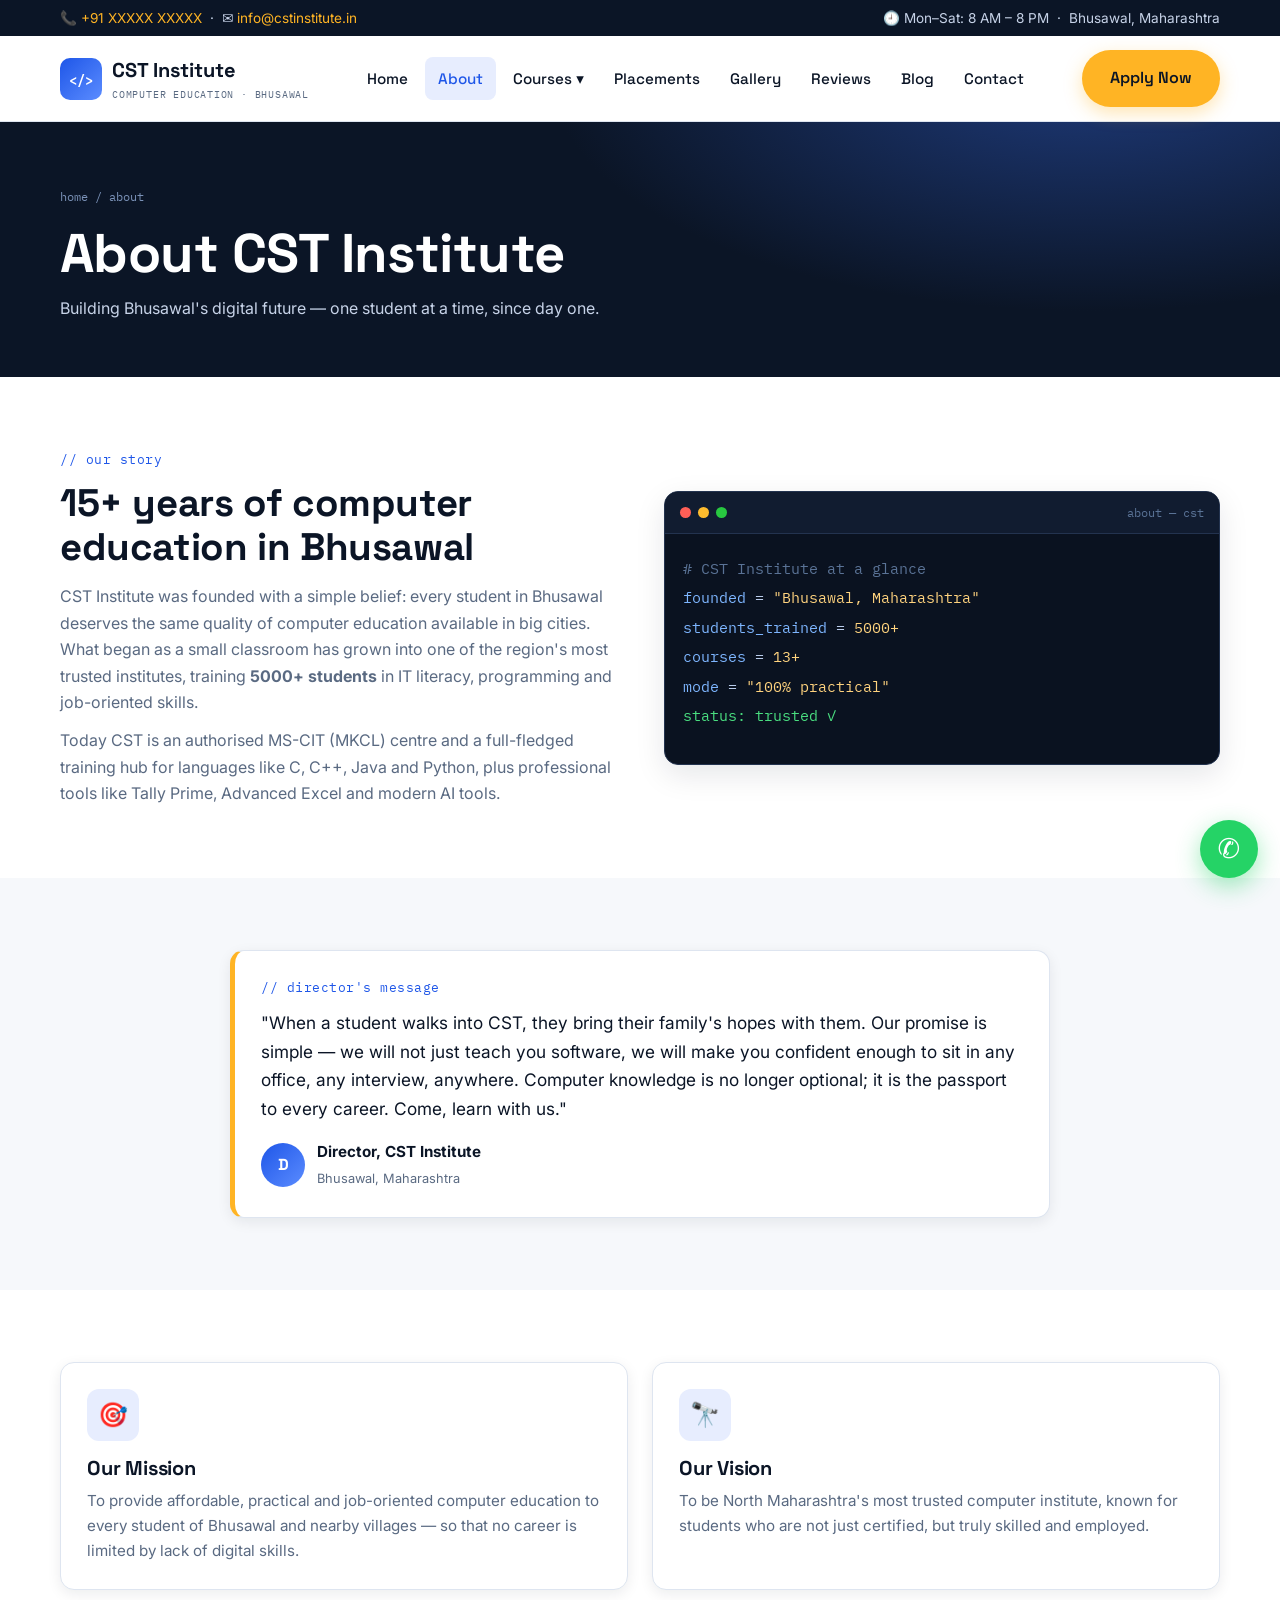
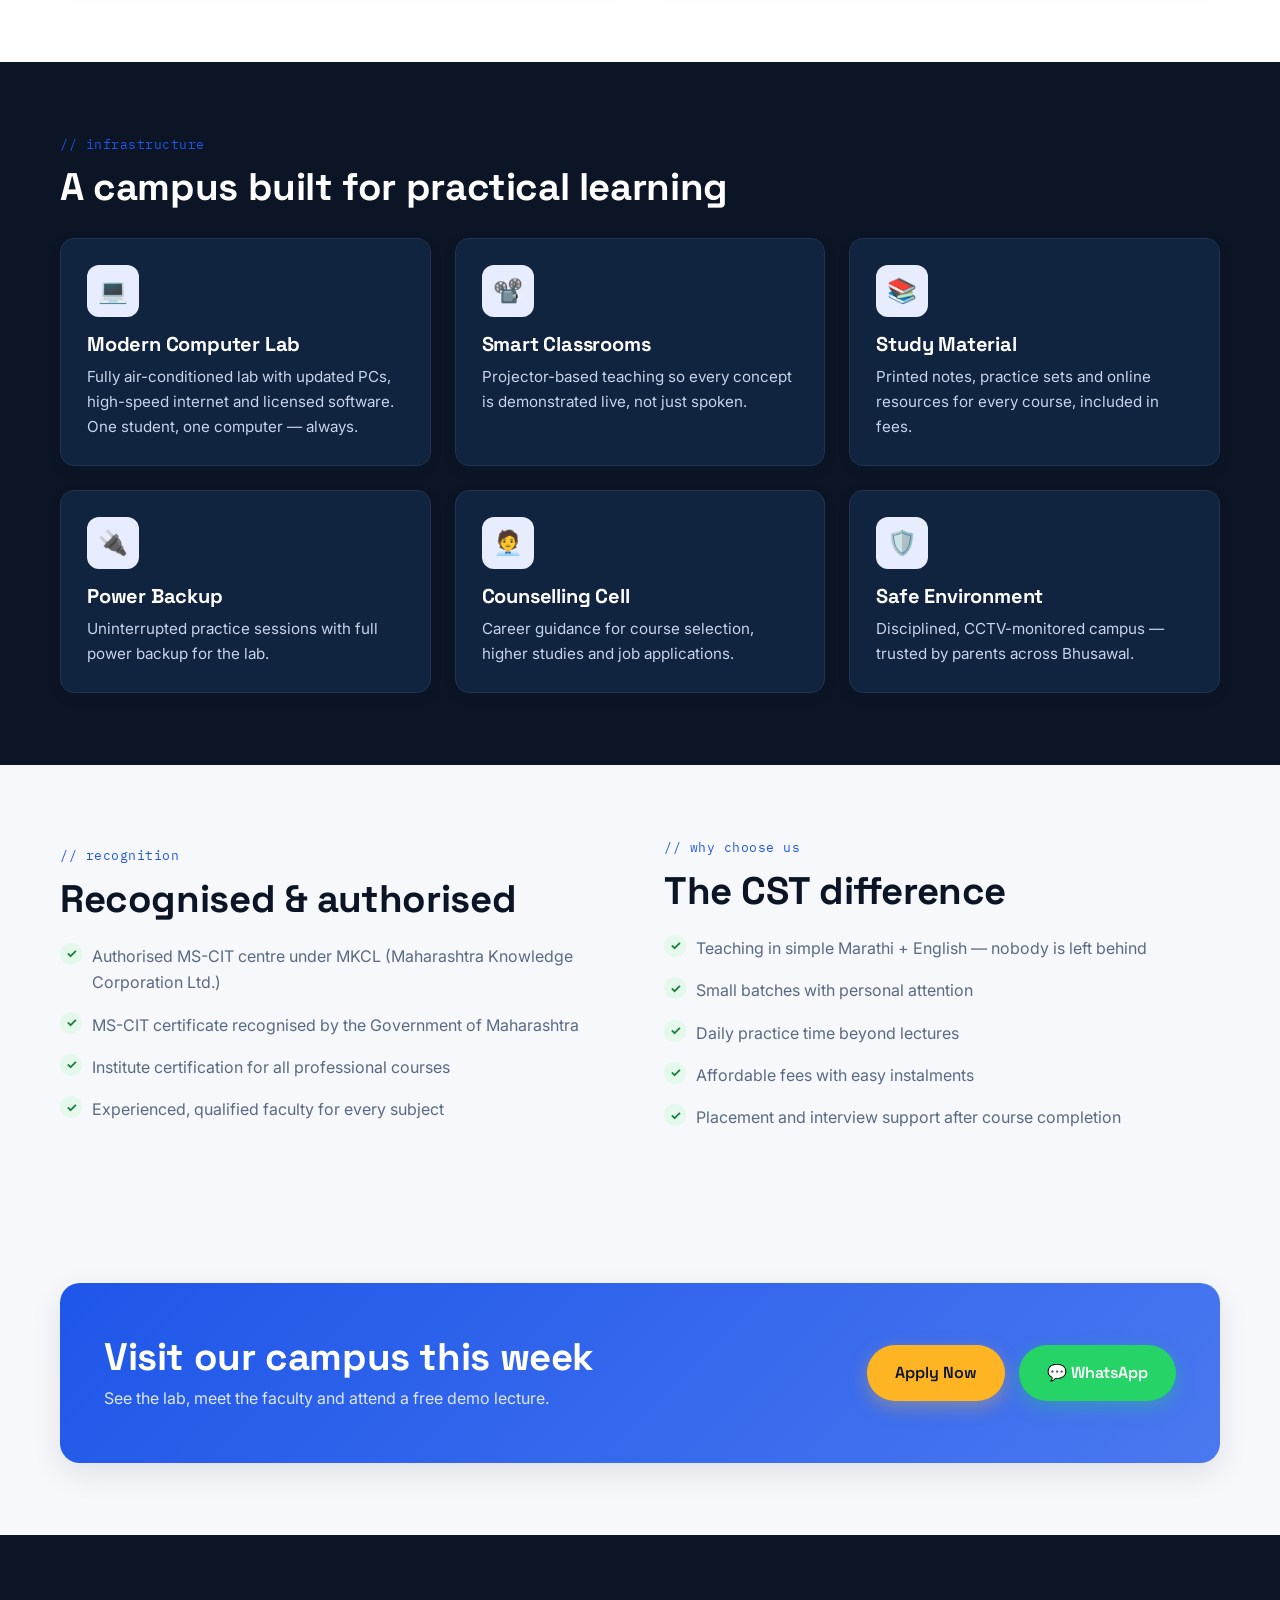
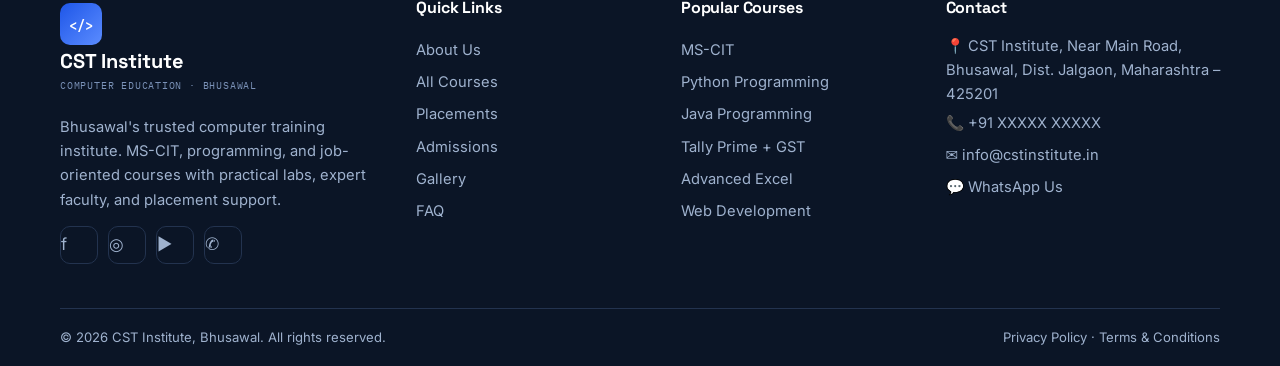
==== about.html @ aeae9a7d "Add files via upload" ====
<!DOCTYPE html>
<html lang="en">
<head>
<meta charset="UTF-8">
<meta name="viewport" content="width=device-width, initial-scale=1.0">
<title>About Us | CST Institute Bhusawal</title>
<meta name="description" content="15+ years of computer education in Bhusawal. Director's message, mission & vision, modern lab infrastructure and MKCL recognition.">
<meta property="og:title" content="About Us | CST Institute Bhusawal">
<meta property="og:description" content="15+ years of computer education in Bhusawal. Director's message, mission & vision, modern lab infrastructure and MKCL recognition.">
<meta property="og:type" content="website">
<link rel="preconnect" href="https://fonts.googleapis.com">
<link rel="preconnect" href="https://fonts.gstatic.com" crossorigin>
<link href="https://fonts.googleapis.com/css2?family=Space+Grotesk:wght@500;600;700&family=Inter:wght@400;500;600&family=IBM+Plex+Mono:wght@400;500&display=swap" rel="stylesheet">
<link rel="stylesheet" href="assets/style.css">
</head>
<body data-wa="91XXXXXXXXXX">

<div class="topbar">
  <div class="container">
    <span>📞 <a href="tel:+91XXXXXXXXXX">+91 XXXXX XXXXX</a> &nbsp;·&nbsp; ✉️ <a href="mailto:info@cstinstitute.in">info@cstinstitute.in</a></span>
    <span>🕘 Mon–Sat: 8 AM – 8 PM &nbsp;·&nbsp; Bhusawal, Maharashtra</span>
  </div>
</div>
<header class="site">
  <div class="container nav">
    <a class="logo" href="index.html"><span class="mark">&lt;/&gt;</span><span>CST Institute<small>COMPUTER EDUCATION · BHUSAWAL</small></span></a>
    <nav class="menu" id="menu">
      <a href="index.html">Home</a>
      <a href="about.html" class="active">About</a>
      <div class="dropdown">
        <button aria-expanded="false">Courses ▾</button>
        <div class="dropdown-panel">
          <a href="courses.html">All Courses</a>
          <a href="mscit.html">MS-CIT (MKCL)</a>
          <a href="programming.html">Programming Courses</a>
          <a href="job-oriented.html">Job-Oriented Courses</a>
        </div>
      </div>
      <a href="placements.html">Placements</a>
      <a href="gallery.html">Gallery</a>
      <a href="testimonials.html">Reviews</a>
      <a href="blog.html">Blog</a>
      <a href="contact.html">Contact</a>
    </nav>
    <div class="nav-cta">
      <a class="btn btn-primary" href="admissions.html">Apply Now</a>
      <button class="hamburger" aria-label="Open menu" aria-expanded="false">☰</button>
    </div>
  </div>
</header>

<div class="page-hero">
  <div class="container">
    <div class="crumbs"><a href="index.html">home</a> / about</div>
    <h1>About CST Institute</h1>
    <p>Building Bhusawal's digital future — one student at a time, since day one.</p>
  </div>
</div>

<section class="section-white">
  <div class="container split">
    <div class="reveal">
      <span class="eyebrow">// our story</span>
      <h2>15+ years of computer education in Bhusawal</h2>
      <p>CST Institute was founded with a simple belief: every student in Bhusawal deserves the same quality of computer education available in big cities. What began as a small classroom has grown into one of the region's most trusted institutes, training <strong>5000+ students</strong> in IT literacy, programming and job-oriented skills.</p>
      <p style="margin-top:12px">Today CST is an authorised MS-CIT (MKCL) centre and a full-fledged training hub for languages like C, C++, Java and Python, plus professional tools like Tally Prime, Advanced Excel and modern AI tools.</p>
    </div>
    <div class="terminal reveal"><div class="terminal-bar"><i></i><i></i><i></i><span>about — cst</span></div>
      <div class="terminal-body">
        <div><span class="c"># CST Institute at a glance</span></div>
        <div><span class="k">founded</span> = <span class="s">"Bhusawal, Maharashtra"</span></div>
        <div><span class="k">students_trained</span> = <span class="s">5000+</span></div>
        <div><span class="k">courses</span> = <span class="s">13+</span></div>
        <div><span class="k">mode</span> = <span class="s">"100% practical"</span></div>
        <div><span class="ok">status: trusted ✓</span></div>
      </div>
    </div>
  </div>
</section>

<section>
  <div class="container">
    <div class="quote reveal" style="max-width:820px;margin-inline:auto">
      <span class="eyebrow">// director's message</span>
      <p style="font-size:1.08rem">"When a student walks into CST, they bring their family's hopes with them. Our promise is simple — we will not just teach you software, we will make you confident enough to sit in any office, any interview, anywhere. Computer knowledge is no longer optional; it is the passport to every career. Come, learn with us."</p>
      <footer><div class="avatar">D</div><div><strong>Director, CST Institute</strong><span>Bhusawal, Maharashtra</span></div></footer>
    </div>
  </div>
</section>

<section class="section-white">
  <div class="container">
    <div class="grid grid-2">
      <div class="card reveal"><div class="icon">🎯</div><h3>Our Mission</h3><p>To provide affordable, practical and job-oriented computer education to every student of Bhusawal and nearby villages — so that no career is limited by lack of digital skills.</p></div>
      <div class="card reveal"><div class="icon">🔭</div><h3>Our Vision</h3><p>To be North Maharashtra's most trusted computer institute, known for students who are not just certified, but truly skilled and employed.</p></div>
    </div>
  </div>
</section>

<section class="section-dark">
  <div class="container">
    <span class="eyebrow reveal">// infrastructure</span>
    <h2 class="reveal">A campus built for practical learning</h2>
    <div class="grid grid-3" style="margin-top:28px">
      <div class="card reveal"><div class="icon">💻</div><h3>Modern Computer Lab</h3><p>Fully air-conditioned lab with updated PCs, high-speed internet and licensed software. One student, one computer — always.</p></div>
      <div class="card reveal"><div class="icon">📽️</div><h3>Smart Classrooms</h3><p>Projector-based teaching so every concept is demonstrated live, not just spoken.</p></div>
      <div class="card reveal"><div class="icon">📚</div><h3>Study Material</h3><p>Printed notes, practice sets and online resources for every course, included in fees.</p></div>
      <div class="card reveal"><div class="icon">🔌</div><h3>Power Backup</h3><p>Uninterrupted practice sessions with full power backup for the lab.</p></div>
      <div class="card reveal"><div class="icon">🧑‍💼</div><h3>Counselling Cell</h3><p>Career guidance for course selection, higher studies and job applications.</p></div>
      <div class="card reveal"><div class="icon">🛡️</div><h3>Safe Environment</h3><p>Disciplined, CCTV-monitored campus — trusted by parents across Bhusawal.</p></div>
    </div>
  </div>
</section>

<section>
  <div class="container split">
    <div class="reveal">
      <span class="eyebrow">// recognition</span>
      <h2>Recognised &amp; authorised</h2>
      <ul class="checklist" style="margin-top:14px">
        <li>Authorised MS-CIT centre under MKCL (Maharashtra Knowledge Corporation Ltd.)</li>
        <li>MS-CIT certificate recognised by the Government of Maharashtra</li>
        <li>Institute certification for all professional courses</li>
        <li>Experienced, qualified faculty for every subject</li>
      </ul>
    </div>
    <div class="reveal">
      <span class="eyebrow">// why choose us</span>
      <h2>The CST difference</h2>
      <ul class="checklist" style="margin-top:14px">
        <li>Teaching in simple Marathi + English — nobody is left behind</li>
        <li>Small batches with personal attention</li>
        <li>Daily practice time beyond lectures</li>
        <li>Affordable fees with easy instalments</li>
        <li>Placement and interview support after course completion</li>
      </ul>
    </div>
  </div>
</section>

<section>
  <div class="container">
    <div class="cta-band reveal">
      <div><h2>Visit our campus this week</h2><p>See the lab, meet the faculty and attend a free demo lecture.</p></div>
      <div style="display:flex;gap:14px;flex-wrap:wrap">
        <a class="btn btn-primary" href="admissions.html">Apply Now</a>
        <a class="btn btn-wa" href="https://wa.me/91XXXXXXXXXX?text=Hi%2C%20I%20want%20admission%20details">💬 WhatsApp</a>
      </div>
    </div>
  </div>
</section>

<footer class="site">
  <div class="container">
    <div class="footer-grid">
      <div>
        <a class="logo" href="index.html" style="color:#fff"><span class="mark">&lt;/&gt;</span><span>CST Institute<small style="color:#7B92B8">COMPUTER EDUCATION · BHUSAWAL</small></span></a>
        <p style="margin-top:16px;color:#9FB2CE">Bhusawal's trusted computer training institute. MS-CIT, programming, and job-oriented courses with practical labs, expert faculty, and placement support.</p>
        <div class="socials">
          <a href="#" aria-label="Facebook">f</a>
          <a href="#" aria-label="Instagram">◎</a>
          <a href="#" aria-label="YouTube">▶</a>
          <a href="https://wa.me/91XXXXXXXXXX" aria-label="WhatsApp">✆</a>
        </div>
      </div>
      <div>
        <h4>Quick Links</h4>
        <a href="about.html">About Us</a>
        <a href="courses.html">All Courses</a>
        <a href="placements.html">Placements</a>
        <a href="admissions.html">Admissions</a>
        <a href="gallery.html">Gallery</a>
        <a href="faq.html">FAQ</a>
      </div>
      <div>
        <h4>Popular Courses</h4>
        <a href="mscit.html">MS-CIT</a>
        <a href="programming.html">Python Programming</a>
        <a href="programming.html">Java Programming</a>
        <a href="job-oriented.html">Tally Prime + GST</a>
        <a href="job-oriented.html">Advanced Excel</a>
        <a href="programming.html">Web Development</a>
      </div>
      <div>
        <h4>Contact</h4>
        <p style="color:#9FB2CE">📍 CST Institute, Near Main Road, Bhusawal, Dist. Jalgaon, Maharashtra – 425201</p>
        <a href="tel:+91XXXXXXXXXX">📞 +91 XXXXX XXXXX</a>
        <a href="mailto:info@cstinstitute.in">✉️ info@cstinstitute.in</a>
        <a href="https://wa.me/91XXXXXXXXXX">💬 WhatsApp Us</a>
      </div>
    </div>
    <div class="footer-bottom">
      <span>© <span id="year"></span> CST Institute, Bhusawal. All rights reserved.</span>
      <span><a href="privacy.html" style="display:inline">Privacy Policy</a> · <a href="terms.html" style="display:inline">Terms &amp; Conditions</a></span>
    </div>
  </div>
</footer>
<a class="wa-float" href="https://wa.me/91XXXXXXXXXX?text=Hi%20CST%20Institute%2C%20I%20want%20course%20details" aria-label="Chat on WhatsApp">✆</a>
<script src="assets/main.js"></script>
</body>
</html>
---- assets/style.css ----
/* ============================================================
   CST Institute, Bhusawal — Site Stylesheet
   Palette: ink #0B1526 · paper #F6F8FB · blue #1E56E8 · marigold #FFB424
   Type: Space Grotesk (display) · Inter (body) · IBM Plex Mono (labels)
   ============================================================ */
:root{
  --ink:#0B1526;
  --navy:#10233F;
  --paper:#F6F8FB;
  --white:#FFFFFF;
  --blue:#1E56E8;
  --blue-dark:#1240B8;
  --blue-soft:#E7EDFE;
  --marigold:#FFB424;
  --marigold-dark:#E69A00;
  --green:#25D366;
  --line:#DEE5F0;
  --muted:#5A6A82;
  --radius:14px;
  --shadow:0 10px 30px rgba(11,21,38,.10);
  --shadow-sm:0 4px 14px rgba(11,21,38,.08);
  --font-display:"Space Grotesk",system-ui,sans-serif;
  --font-body:"Inter",system-ui,sans-serif;
  --font-mono:"IBM Plex Mono",ui-monospace,monospace;
}
*{margin:0;padding:0;box-sizing:border-box}
html{scroll-behavior:smooth}
@media (prefers-reduced-motion:reduce){
  html{scroll-behavior:auto}
  *,*::before,*::after{animation-duration:.01ms!important;transition-duration:.01ms!important}
}
body{font-family:var(--font-body);color:var(--ink);background:var(--paper);line-height:1.65;font-size:16px}
img{max-width:100%;display:block}
a{color:var(--blue);text-decoration:none}
a:hover{text-decoration:underline}
:focus-visible{outline:3px solid var(--marigold);outline-offset:2px;border-radius:4px}
.container{width:min(1160px,92%);margin-inline:auto}
section{padding:72px 0}
h1,h2,h3,h4{font-family:var(--font-display);line-height:1.15;letter-spacing:-.01em}
h1{font-size:clamp(2rem,5vw,3.4rem)}
h2{font-size:clamp(1.6rem,3.4vw,2.4rem);margin-bottom:14px}
h3{font-size:1.25rem}
p{color:var(--muted)}
.lead{font-size:1.1rem;max-width:62ch}
.eyebrow{font-family:var(--font-mono);font-size:.82rem;letter-spacing:.04em;color:var(--blue);display:block;margin-bottom:10px}
.center{text-align:center}
.center .lead{margin-inline:auto}

/* ---------- Buttons ---------- */
.btn{display:inline-flex;align-items:center;gap:8px;font-family:var(--font-display);font-weight:600;font-size:1rem;padding:13px 26px;border-radius:999px;border:2px solid transparent;cursor:pointer;transition:transform .15s,box-shadow .15s,background .15s;text-decoration:none}
.btn:hover{text-decoration:none;transform:translateY(-2px)}
.btn-primary{background:var(--marigold);color:var(--ink);box-shadow:0 6px 18px rgba(255,180,36,.35)}
.btn-primary:hover{background:var(--marigold-dark)}
.btn-blue{background:var(--blue);color:#fff;box-shadow:0 6px 18px rgba(30,86,232,.30)}
.btn-blue:hover{background:var(--blue-dark)}
.btn-ghost{border-color:rgba(255,255,255,.4);color:#fff}
.btn-ghost:hover{border-color:#fff;background:rgba(255,255,255,.08)}
.btn-outline{border-color:var(--blue);color:var(--blue)}
.btn-outline:hover{background:var(--blue-soft)}
.btn-wa{background:var(--green);color:#fff;box-shadow:0 6px 18px rgba(37,211,102,.35)}
.btn-wa:hover{background:#1DB955}

/* ---------- Top bar + Header ---------- */
.topbar{background:var(--ink);color:#C7D3E8;font-size:.85rem;padding:7px 0}
.topbar .container{display:flex;justify-content:space-between;gap:12px;flex-wrap:wrap}
.topbar a{color:var(--marigold)}
header.site{position:sticky;top:0;z-index:50;background:rgba(255,255,255,.92);backdrop-filter:blur(10px);border-bottom:1px solid var(--line)}
.nav{display:flex;align-items:center;justify-content:space-between;padding:14px 0;gap:16px}
.logo{display:flex;align-items:center;gap:10px;font-family:var(--font-display);font-weight:700;font-size:1.25rem;color:var(--ink);text-decoration:none}
.logo:hover{text-decoration:none}
.logo .mark{width:42px;height:42px;border-radius:10px;background:linear-gradient(135deg,var(--blue),#5B8CFF);color:#fff;display:grid;place-items:center;font-family:var(--font-mono);font-size:.9rem;font-weight:600}
.logo small{display:block;font-family:var(--font-mono);font-weight:400;font-size:.62rem;color:var(--muted);letter-spacing:.08em}
nav.menu{display:flex;gap:4px;align-items:center;flex-wrap:wrap}
nav.menu>a,.dropdown>button{font-family:var(--font-display);font-weight:500;font-size:.95rem;color:var(--ink);padding:9px 13px;border-radius:8px;background:none;border:0;cursor:pointer}
nav.menu>a:hover,.dropdown>button:hover{background:var(--blue-soft);color:var(--blue);text-decoration:none}
nav.menu>a.active{color:var(--blue);background:var(--blue-soft)}
.dropdown{position:relative}
.dropdown-panel{position:absolute;top:110%;left:0;background:#fff;border:1px solid var(--line);border-radius:12px;box-shadow:var(--shadow);min-width:230px;padding:8px;display:none;z-index:60}
.dropdown-panel a{display:block;padding:10px 14px;border-radius:8px;color:var(--ink);font-size:.93rem}
.dropdown-panel a:hover{background:var(--blue-soft);color:var(--blue);text-decoration:none}
.dropdown.open .dropdown-panel{display:block}
.nav-cta{display:flex;gap:10px;align-items:center}
.hamburger{display:none;background:none;border:0;font-size:1.7rem;cursor:pointer;color:var(--ink)}

/* ---------- Hero ---------- */
.hero{background:radial-gradient(1200px 600px at 80% -10%,#1E3A7A 0%,var(--ink) 55%);color:#fff;padding:90px 0 100px;position:relative;overflow:hidden}
.hero::before{content:"";position:absolute;inset:0;background-image:linear-gradient(rgba(255,255,255,.045) 1px,transparent 1px),linear-gradient(90deg,rgba(255,255,255,.045) 1px,transparent 1px);background-size:44px 44px;pointer-events:none}
.hero .container{display:grid;grid-template-columns:1.15fr .85fr;gap:56px;align-items:center;position:relative}
.hero .eyebrow{color:var(--marigold)}
.hero h1{color:#fff;margin-bottom:18px}
.hero h1 .hl{color:var(--marigold)}
.hero p{color:#C7D3E8;font-size:1.12rem;max-width:56ch;margin-bottom:28px}
.hero-ctas{display:flex;gap:14px;flex-wrap:wrap}
.hero-badges{display:flex;gap:26px;margin-top:36px;flex-wrap:wrap}
.hero-badges div strong{display:block;font-family:var(--font-display);font-size:1.5rem;color:var(--marigold)}
.hero-badges div span{font-size:.85rem;color:#9FB2CE}

/* Terminal (signature element) */
.terminal{background:#0A1220;border:1px solid #23334F;border-radius:var(--radius);box-shadow:var(--shadow);overflow:hidden;font-family:var(--font-mono)}
.terminal-bar{display:flex;align-items:center;gap:7px;padding:11px 15px;background:#111C30;border-bottom:1px solid #23334F}
.terminal-bar i{width:11px;height:11px;border-radius:50%;display:inline-block}
.terminal-bar i:nth-child(1){background:#FF5F57}.terminal-bar i:nth-child(2){background:#FEBC2E}.terminal-bar i:nth-child(3){background:#28C840}
.terminal-bar span{margin-left:auto;font-size:.72rem;color:#5A7396}
.terminal-body{padding:20px 18px 26px;font-size:.92rem;line-height:2;color:#B9CCEB;min-height:230px}
.terminal-body .c{color:#5A7396}
.terminal-body .k{color:#7EB6FF}
.terminal-body .s{color:#FFD37E}
.terminal-body .ok{color:#4ADE80}
.cursor{display:inline-block;width:9px;height:1.1em;background:var(--marigold);vertical-align:text-bottom;animation:blink 1s steps(1) infinite}
@keyframes blink{50%{opacity:0}}

/* ---------- Cards / Grids ---------- */
.grid{display:grid;gap:24px}
.grid-2{grid-template-columns:repeat(2,1fr)}
.grid-3{grid-template-columns:repeat(3,1fr)}
.grid-4{grid-template-columns:repeat(4,1fr)}
.card{background:#fff;border:1px solid var(--line);border-radius:var(--radius);padding:26px;box-shadow:var(--shadow-sm);transition:transform .18s,box-shadow .18s}
.card:hover{transform:translateY(-4px);box-shadow:var(--shadow)}
.card .icon{width:52px;height:52px;border-radius:12px;background:var(--blue-soft);display:grid;place-items:center;font-size:1.5rem;margin-bottom:16px}
.card h3{margin-bottom:8px}
.card p{font-size:.95rem}
.card .meta{font-family:var(--font-mono);font-size:.78rem;color:var(--blue);margin:10px 0 14px;display:block}
.tag{display:inline-block;font-family:var(--font-mono);font-size:.72rem;background:var(--blue-soft);color:var(--blue);padding:3px 10px;border-radius:999px;margin-bottom:12px}
.tag.gold{background:#FFF3D6;color:#9A6700}
.tag.green{background:#E4F8EC;color:#157F3D}

/* ---------- Section themes ---------- */
.section-dark{background:var(--ink);color:#fff}
.section-dark h2{color:#fff}
.section-dark p{color:#C7D3E8}
.section-dark .card{background:var(--navy);border-color:#23334F}
.section-dark .card h3{color:#fff}
.section-blue{background:linear-gradient(135deg,var(--blue),#4A78F0);color:#fff}
.section-blue h2{color:#fff}
.section-blue p{color:#DCE6FF}
.section-white{background:#fff}

/* ---------- Stats ---------- */
.stats{display:grid;grid-template-columns:repeat(4,1fr);gap:20px;text-align:center}
.stat{background:var(--navy);border:1px solid #23334F;border-radius:var(--radius);padding:30px 16px}
.stat strong{display:block;font-family:var(--font-display);font-size:2.4rem;color:var(--marigold)}
.stat span{font-size:.9rem;color:#9FB2CE}

/* ---------- Tables ---------- */
table{width:100%;border-collapse:collapse;background:#fff;border-radius:var(--radius);overflow:hidden;box-shadow:var(--shadow-sm)}
th,td{padding:14px 18px;text-align:left;border-bottom:1px solid var(--line);font-size:.95rem}
th{background:var(--ink);color:#fff;font-family:var(--font-display);font-weight:600}
tr:last-child td{border-bottom:0}
td{color:var(--muted)}
td:first-child{color:var(--ink);font-weight:600}

/* ---------- Testimonials ---------- */
.quote{background:#fff;border:1px solid var(--line);border-left:5px solid var(--marigold);border-radius:var(--radius);padding:26px;box-shadow:var(--shadow-sm)}
.quote p{font-size:.98rem;color:var(--ink)}
.quote footer{margin-top:16px;display:flex;align-items:center;gap:12px}
.quote .avatar{width:44px;height:44px;border-radius:50%;background:linear-gradient(135deg,var(--blue),#5B8CFF);color:#fff;display:grid;place-items:center;font-family:var(--font-display);font-weight:700}
.quote footer strong{display:block;font-size:.95rem}
.quote footer span{font-size:.8rem;color:var(--muted)}
.stars{color:var(--marigold);letter-spacing:2px;margin-bottom:10px}

/* ---------- Gallery ---------- */
.gallery-grid{display:grid;grid-template-columns:repeat(3,1fr);gap:18px}
.ph{aspect-ratio:4/3;border-radius:var(--radius);display:grid;place-items:center;text-align:center;color:#fff;font-family:var(--font-display);font-weight:600;padding:16px;position:relative;overflow:hidden;box-shadow:var(--shadow-sm)}
.ph small{display:block;font-family:var(--font-mono);font-weight:400;font-size:.72rem;opacity:.85;margin-top:6px}
.ph.a{background:linear-gradient(135deg,#1E56E8,#4A78F0)}
.ph.b{background:linear-gradient(135deg,#10233F,#2B4A80)}
.ph.c{background:linear-gradient(135deg,#E69A00,#FFB424);color:var(--ink)}
.ph.d{background:linear-gradient(135deg,#0E7A55,#25D366)}

/* ---------- FAQ ---------- */
.faq-item{background:#fff;border:1px solid var(--line);border-radius:12px;margin-bottom:12px;overflow:hidden}
.faq-item summary{cursor:pointer;padding:18px 22px;font-family:var(--font-display);font-weight:600;list-style:none;display:flex;justify-content:space-between;align-items:center;gap:12px}
.faq-item summary::-webkit-details-marker{display:none}
.faq-item summary::after{content:"+";font-size:1.4rem;color:var(--blue);flex-shrink:0}
.faq-item[open] summary::after{content:"–"}
.faq-item .faq-a{padding:0 22px 20px;color:var(--muted);font-size:.95rem}

/* ---------- Forms ---------- */
.form-card{background:#fff;border:1px solid var(--line);border-radius:var(--radius);padding:34px;box-shadow:var(--shadow)}
.form-grid{display:grid;grid-template-columns:1fr 1fr;gap:16px}
.form-grid .full{grid-column:1/-1}
label{font-family:var(--font-display);font-weight:600;font-size:.88rem;display:block;margin-bottom:6px}
input,select,textarea{width:100%;padding:12px 14px;border:1.5px solid var(--line);border-radius:10px;font-family:var(--font-body);font-size:.95rem;background:var(--paper)}
input:focus,select:focus,textarea:focus{outline:none;border-color:var(--blue);background:#fff}
.form-note{font-size:.82rem;color:var(--muted);margin-top:12px}

/* ---------- CTA band ---------- */
.cta-band{background:linear-gradient(135deg,var(--blue),#4A78F0);border-radius:20px;padding:52px 44px;color:#fff;display:flex;justify-content:space-between;align-items:center;gap:28px;flex-wrap:wrap;box-shadow:var(--shadow)}
.cta-band h2{color:#fff;margin-bottom:6px}
.cta-band p{color:#DCE6FF;margin:0}

/* ---------- Timeline / steps ---------- */
.steps{counter-reset:step;display:grid;grid-template-columns:repeat(4,1fr);gap:22px}
.step{background:#fff;border:1px solid var(--line);border-radius:var(--radius);padding:26px;position:relative}
.step::before{counter-increment:step;content:counter(step,decimal-leading-zero);font-family:var(--font-mono);color:var(--marigold-dark);background:#FFF3D6;padding:4px 10px;border-radius:8px;font-size:.85rem;display:inline-block;margin-bottom:14px}
.step h3{font-size:1.05rem;margin-bottom:6px}
.step p{font-size:.9rem}

/* ---------- Footer ---------- */
footer.site{background:var(--ink);color:#9FB2CE;padding:64px 0 0;font-size:.92rem}
.footer-grid{display:grid;grid-template-columns:1.4fr 1fr 1fr 1.2fr;gap:36px;padding-bottom:44px}
footer.site h4{color:#fff;font-size:1rem;margin-bottom:16px}
footer.site a{color:#9FB2CE;display:block;padding:4px 0}
footer.site a:hover{color:var(--marigold)}
.footer-bottom{border-top:1px solid #23334F;padding:18px 0;display:flex;justify-content:space-between;gap:12px;flex-wrap:wrap;font-size:.82rem}
.socials{display:flex;gap:10px;margin-top:14px}
.socials a{width:38px;height:38px;border:1px solid #23334F;border-radius:10px;display:grid;place-items:center;font-size:1.05rem;padding:0}
.socials a:hover{border-color:var(--marigold)}

/* ---------- Floating WhatsApp ---------- */
.wa-float{position:fixed;bottom:22px;right:22px;z-index:80;background:var(--green);color:#fff;width:58px;height:58px;border-radius:50%;display:grid;place-items:center;font-size:1.7rem;box-shadow:0 8px 24px rgba(37,211,102,.45);transition:transform .15s}
.wa-float:hover{transform:scale(1.08);text-decoration:none}

/* ---------- Page hero (inner pages) ---------- */
.page-hero{background:radial-gradient(900px 400px at 85% -20%,#1E3A7A 0%,var(--ink) 60%);color:#fff;padding:64px 0 56px}
.page-hero h1{color:#fff;margin-bottom:10px}
.page-hero p{color:#C7D3E8;max-width:64ch}
.crumbs{font-family:var(--font-mono);font-size:.78rem;color:#7B92B8;margin-bottom:16px}
.crumbs a{color:#7B92B8}

/* ---------- Misc ---------- */
.checklist{list-style:none}
.checklist li{padding:8px 0 8px 32px;position:relative;color:var(--muted)}
.checklist li::before{content:"✓";position:absolute;left:0;top:8px;width:22px;height:22px;background:#E4F8EC;color:#157F3D;border-radius:50%;display:grid;place-items:center;font-size:.8rem;font-weight:700}
.split{display:grid;grid-template-columns:1fr 1fr;gap:48px;align-items:center}
.notice{background:#FFF3D6;border:1px solid #F5D687;border-radius:12px;padding:16px 20px;font-size:.9rem;color:#7A5200}
.map-frame{border:0;width:100%;height:380px;border-radius:var(--radius);box-shadow:var(--shadow-sm)}
.logo-strip{display:flex;gap:14px;flex-wrap:wrap;justify-content:center}
.logo-strip span{font-family:var(--font-display);font-weight:600;background:#fff;border:1px solid var(--line);padding:12px 24px;border-radius:12px;color:var(--muted)}
.reveal{opacity:0;transform:translateY(24px);transition:opacity .6s,transform .6s}
.reveal.in{opacity:1;transform:none}

/* ---------- Responsive ---------- */
@media (max-width:980px){
  .grid-4{grid-template-columns:repeat(2,1fr)}
  .grid-3{grid-template-columns:repeat(2,1fr)}
  .stats{grid-template-columns:repeat(2,1fr)}
  .steps{grid-template-columns:repeat(2,1fr)}
  .footer-grid{grid-template-columns:1fr 1fr}
  .hero .container,.split{grid-template-columns:1fr}
  .gallery-grid{grid-template-columns:repeat(2,1fr)}
}
@media (max-width:720px){
  nav.menu{display:none;position:absolute;top:100%;left:0;right:0;background:#fff;flex-direction:column;align-items:stretch;padding:14px;border-bottom:1px solid var(--line);box-shadow:var(--shadow)}
  nav.menu.open{display:flex}
  .dropdown-panel{position:static;box-shadow:none;border:0;padding-left:16px}
  .hamburger{display:block}
  .nav-cta .btn{display:none}
  .grid-2,.grid-3,.grid-4,.form-grid,.gallery-grid{grid-template-columns:1fr}
  section{padding:52px 0}
  .cta-band{padding:36px 26px}
}
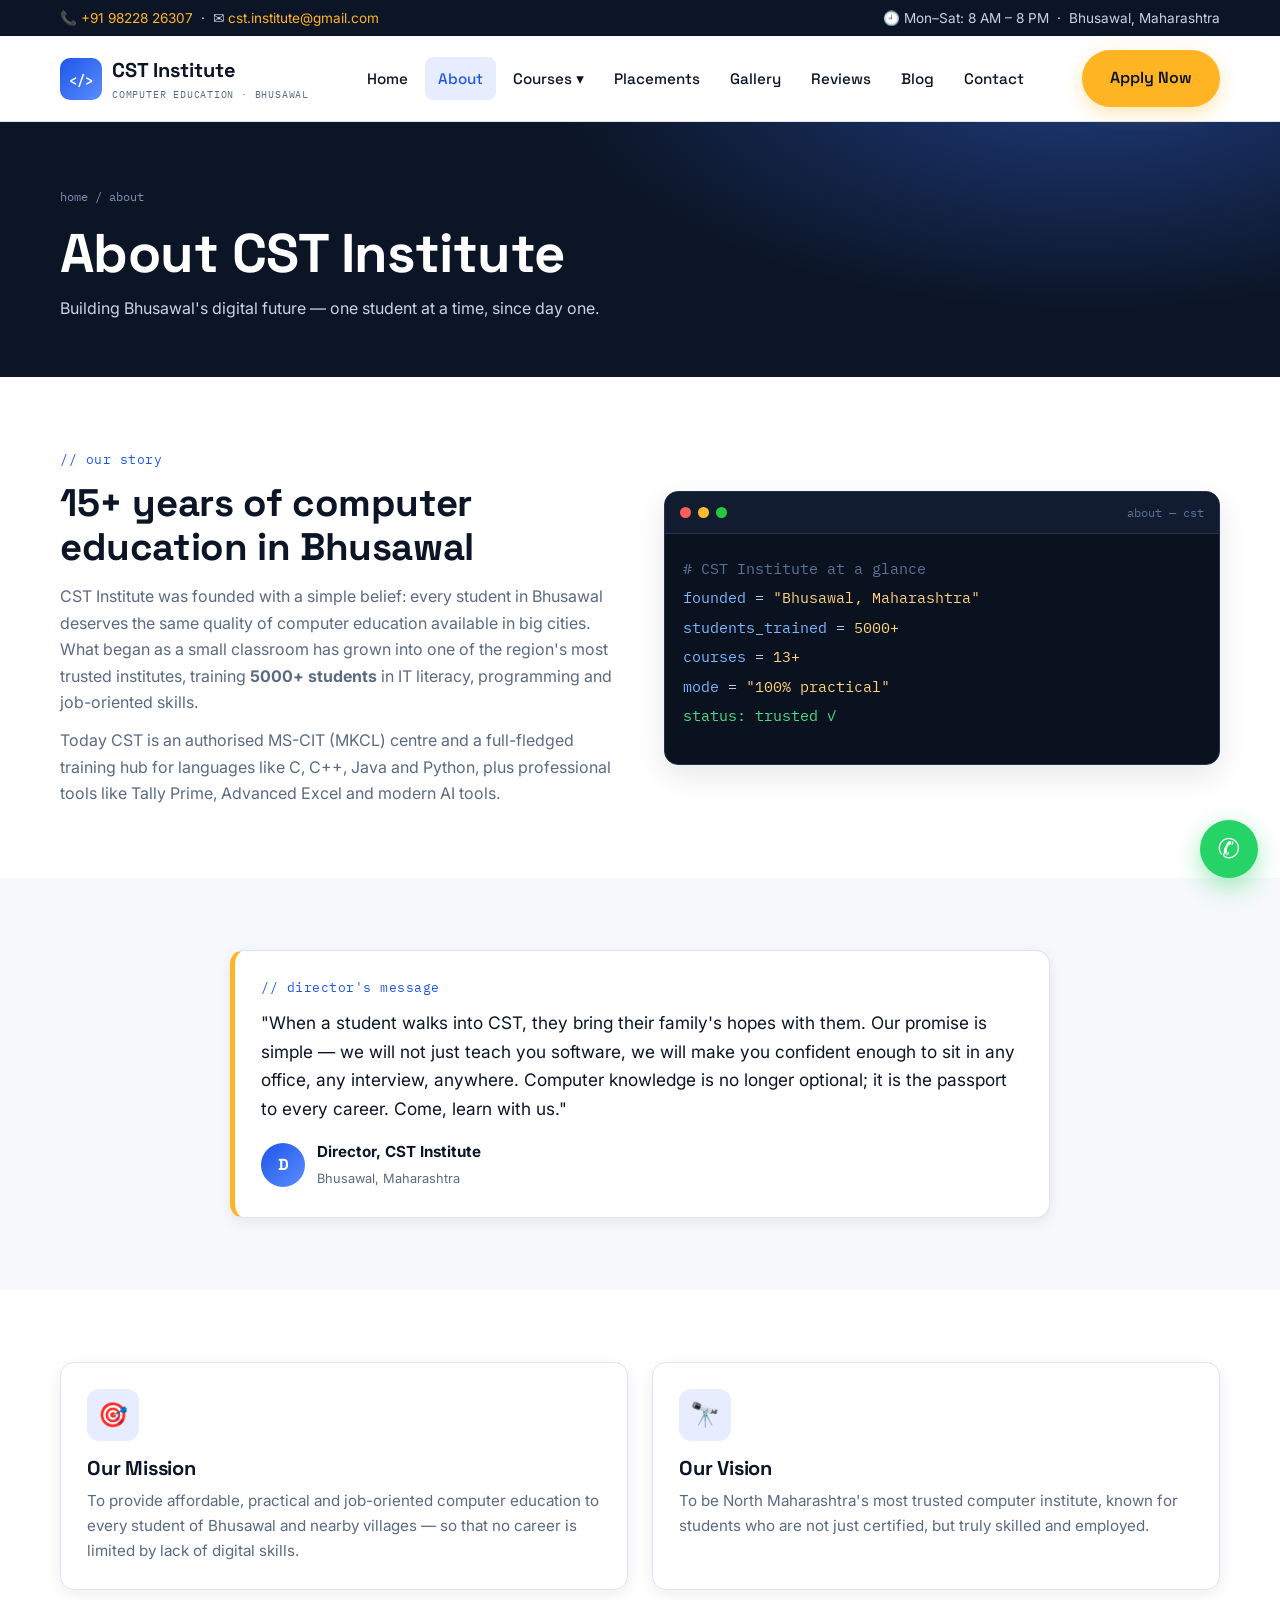
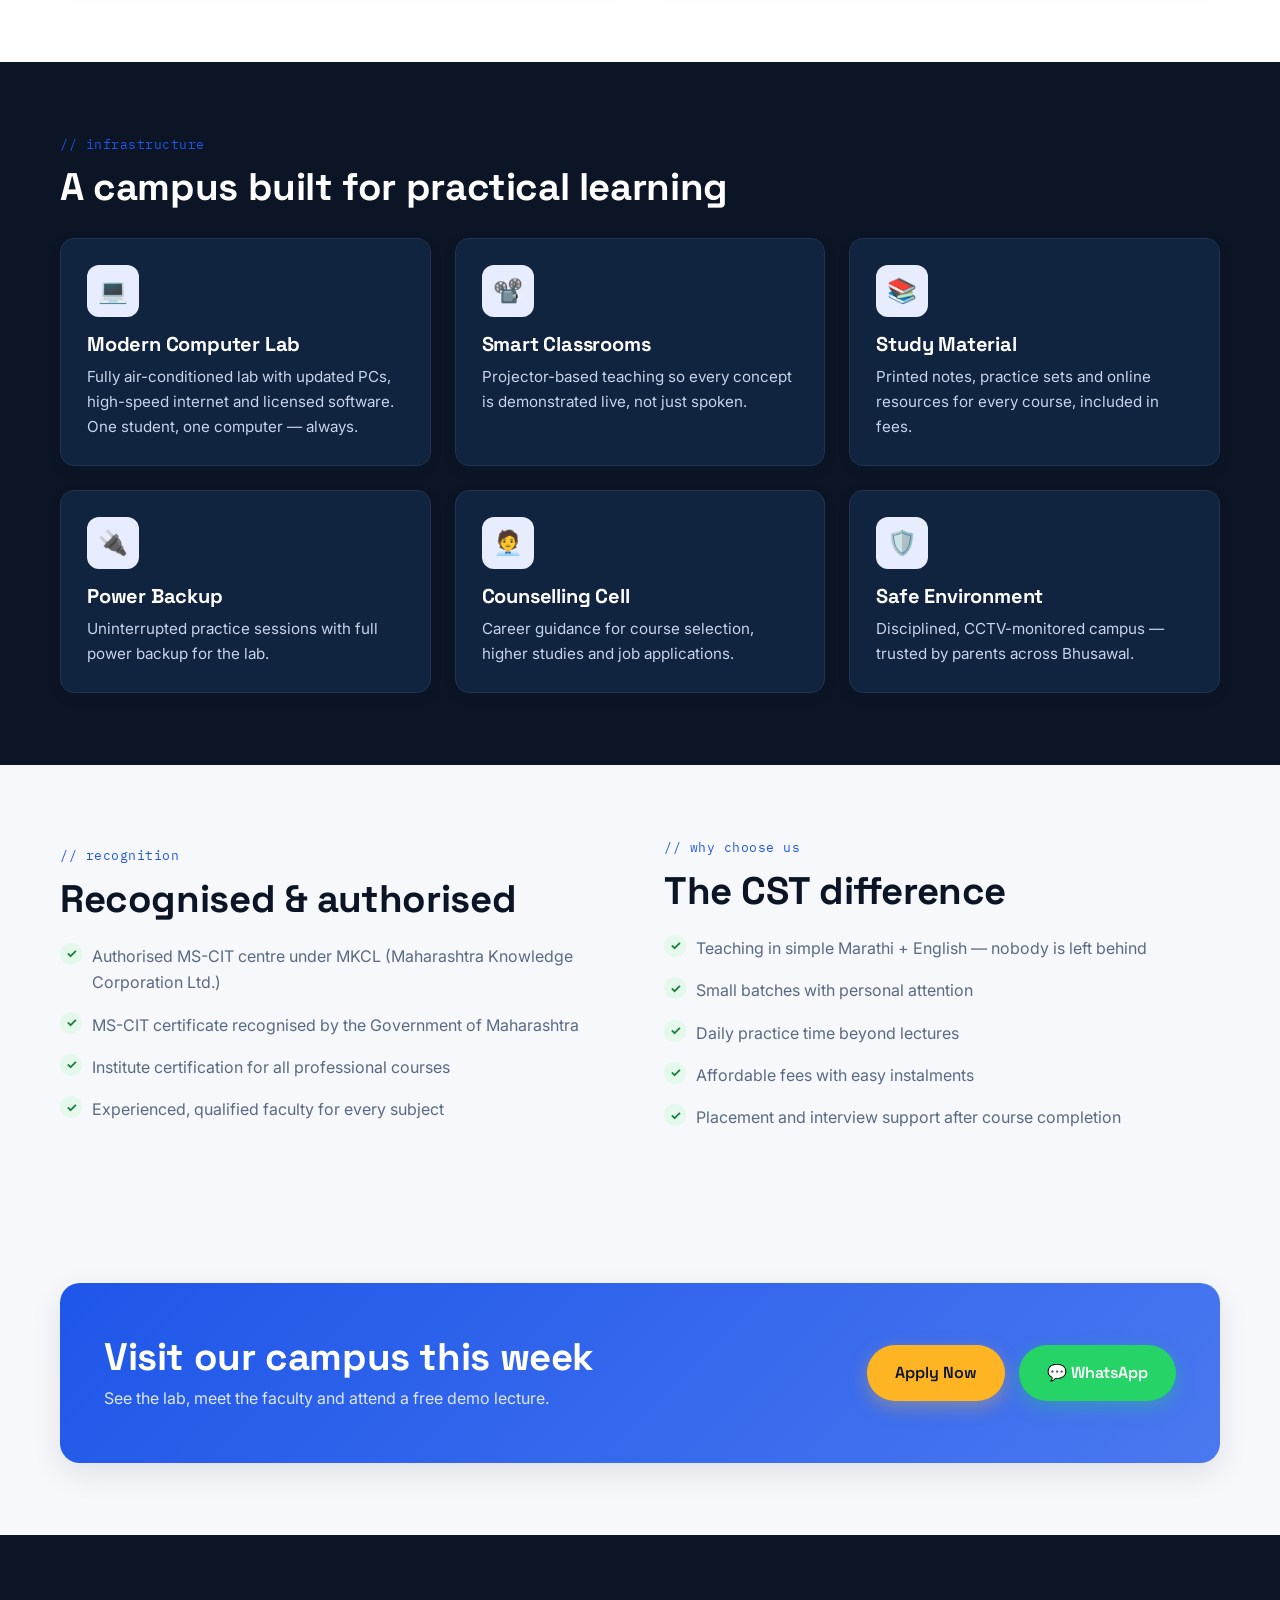
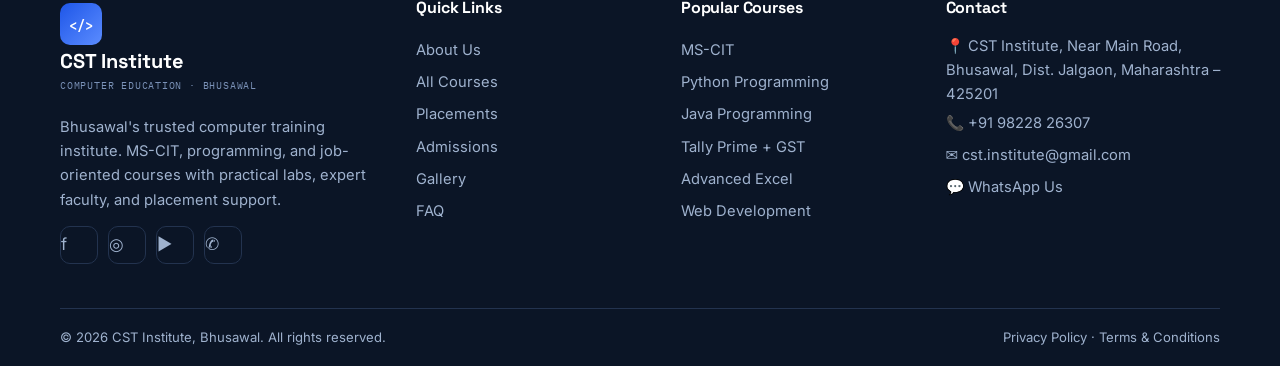
==== commit 51c8ebe5: "Update about.html" ====
--- a/about.html
+++ b/about.html
@@ -13,11 +13,11 @@
 <link href="https://fonts.googleapis.com/css2?family=Space+Grotesk:wght@500;600;700&family=Inter:wght@400;500;600&family=IBM+Plex+Mono:wght@400;500&display=swap" rel="stylesheet">
 <link rel="stylesheet" href="assets/style.css">
 </head>
-<body data-wa="91XXXXXXXXXX">
+<body data-wa="917083021167">
 
 <div class="topbar">
   <div class="container">
-    <span>📞 <a href="tel:+91XXXXXXXXXX">+91 XXXXX XXXXX</a> &nbsp;·&nbsp; ✉️ <a href="mailto:info@cstinstitute.in">info@cstinstitute.in</a></span>
+    <span>📞 <a href="tel:+917083021167">+91 98228 26307</a> &nbsp;·&nbsp; ✉️ <a href="mailto:chavhan.cst@gmail.com">cst.institute@gmail.com</a></span>
     <span>🕘 Mon–Sat: 8 AM – 8 PM &nbsp;·&nbsp; Bhusawal, Maharashtra</span>
   </div>
 </div>
@@ -144,7 +144,7 @@
       <div><h2>Visit our campus this week</h2><p>See the lab, meet the faculty and attend a free demo lecture.</p></div>
       <div style="display:flex;gap:14px;flex-wrap:wrap">
         <a class="btn btn-primary" href="admissions.html">Apply Now</a>
-        <a class="btn btn-wa" href="https://wa.me/91XXXXXXXXXX?text=Hi%2C%20I%20want%20admission%20details">💬 WhatsApp</a>
+        <a class="btn btn-wa" href="https://wa.me/917083021167?text=Hi%2C%20I%20want%20admission%20details">💬 WhatsApp</a>
       </div>
     </div>
   </div>
@@ -160,7 +160,7 @@
           <a href="#" aria-label="Facebook">f</a>
           <a href="#" aria-label="Instagram">◎</a>
           <a href="#" aria-label="YouTube">▶</a>
-          <a href="https://wa.me/91XXXXXXXXXX" aria-label="WhatsApp">✆</a>
+          <a href="https://wa.me/917083021167" aria-label="WhatsApp">✆</a>
         </div>
       </div>
       <div>
@@ -184,9 +184,9 @@
       <div>
         <h4>Contact</h4>
         <p style="color:#9FB2CE">📍 CST Institute, Near Main Road, Bhusawal, Dist. Jalgaon, Maharashtra – 425201</p>
-        <a href="tel:+91XXXXXXXXXX">📞 +91 XXXXX XXXXX</a>
-        <a href="mailto:info@cstinstitute.in">✉️ info@cstinstitute.in</a>
-        <a href="https://wa.me/91XXXXXXXXXX">💬 WhatsApp Us</a>
+        <a href="tel:+917083021167">📞 +91 98228 26307</a>
+        <a href="mailto:chavhan.cst@gmail.com">✉️ cst.institute@gmail.com</a>
+        <a href="https://wa.me/917083021167">💬 WhatsApp Us</a>
       </div>
     </div>
     <div class="footer-bottom">
@@ -195,7 +195,7 @@
     </div>
   </div>
 </footer>
-<a class="wa-float" href="https://wa.me/91XXXXXXXXXX?text=Hi%20CST%20Institute%2C%20I%20want%20course%20details" aria-label="Chat on WhatsApp">✆</a>
+<a class="wa-float" href="https://wa.me/917083021167?text=Hi%20CST%20Institute%2C%20I%20want%20course%20details" aria-label="Chat on WhatsApp">✆</a>
 <script src="assets/main.js"></script>
 </body>
 </html>
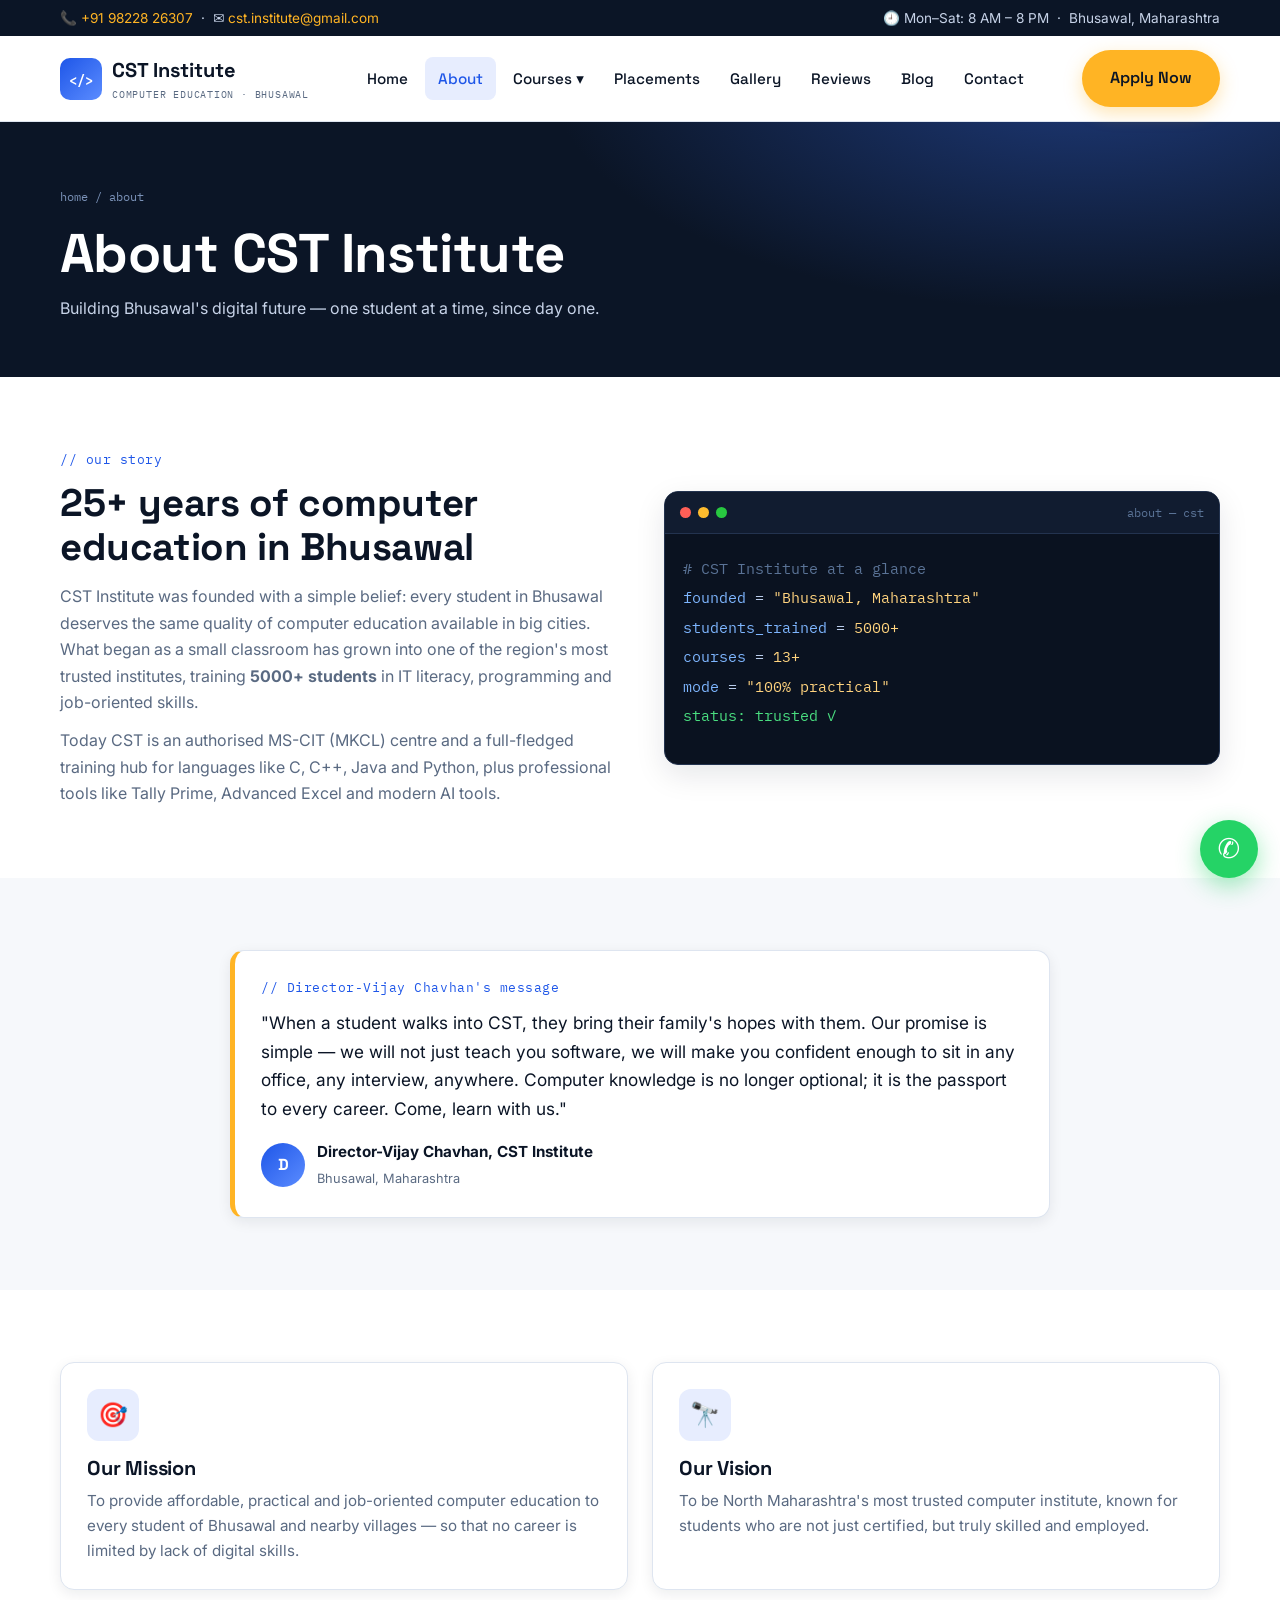
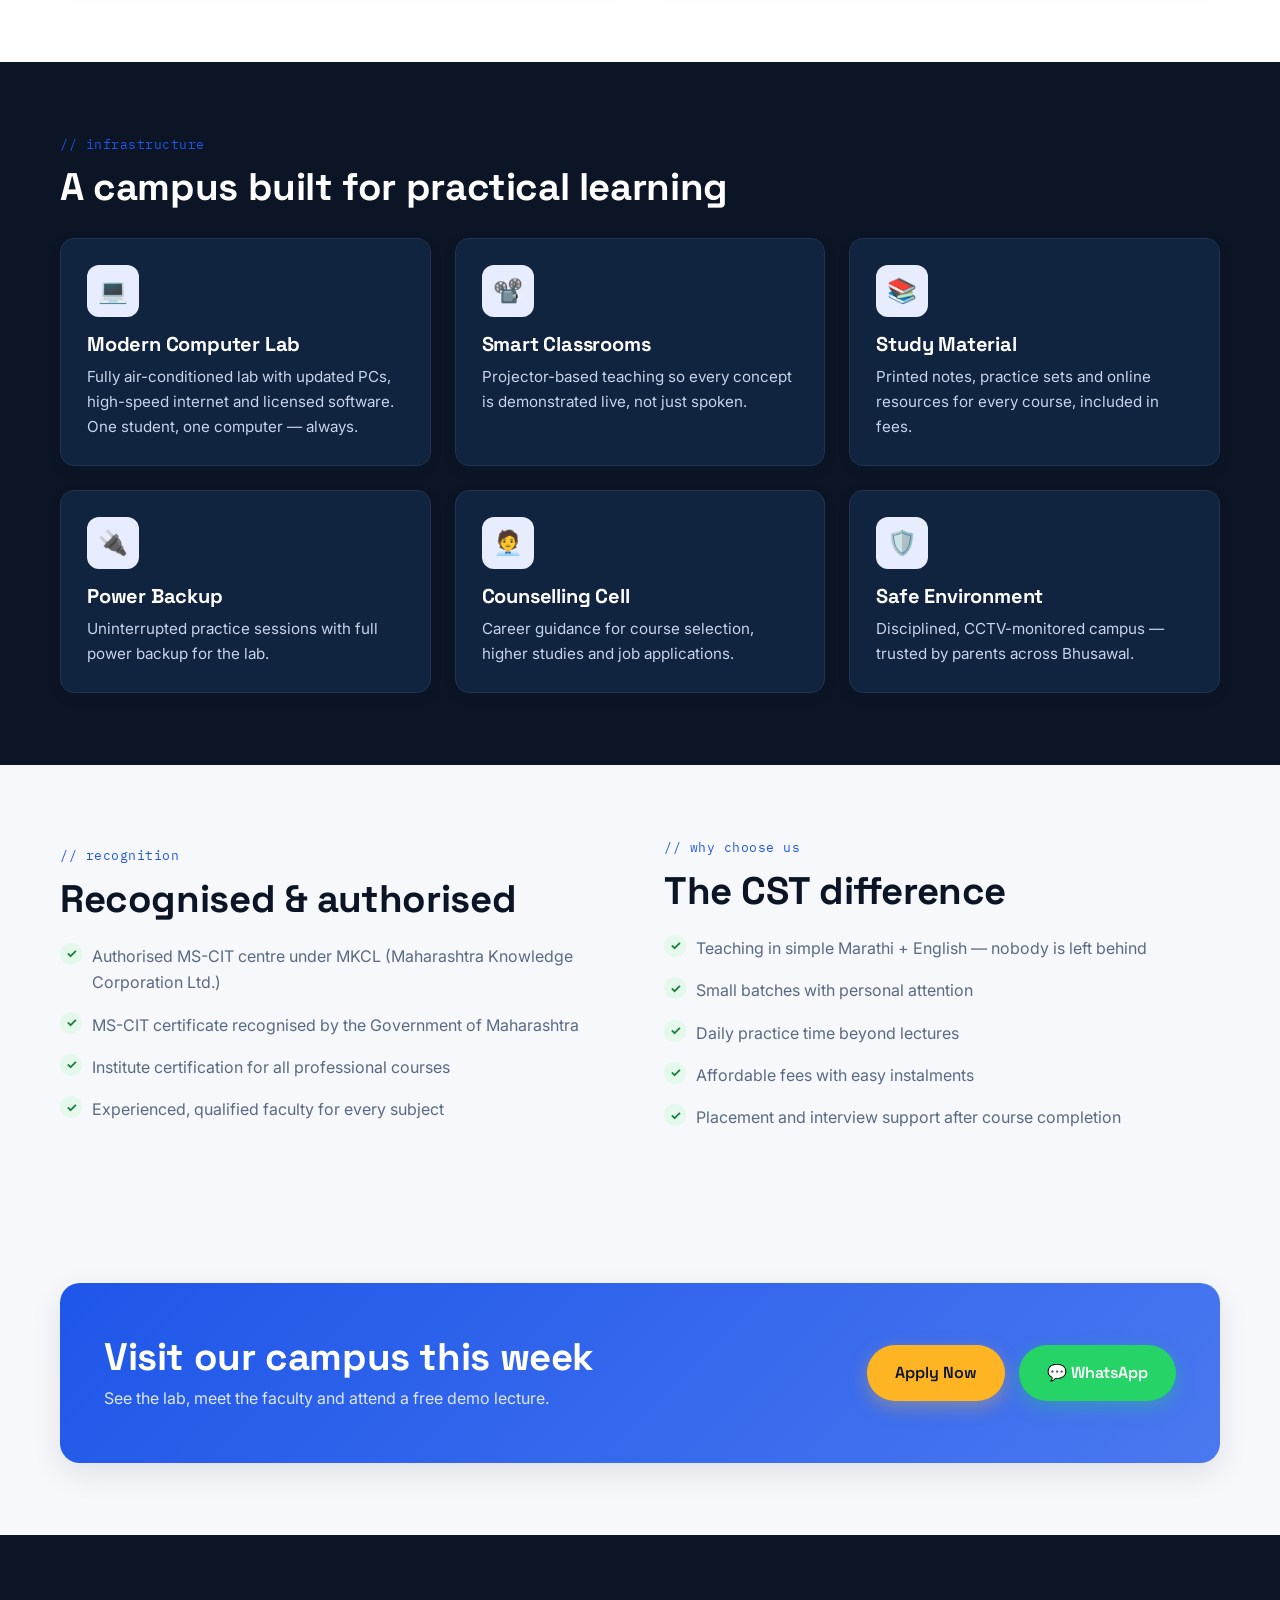
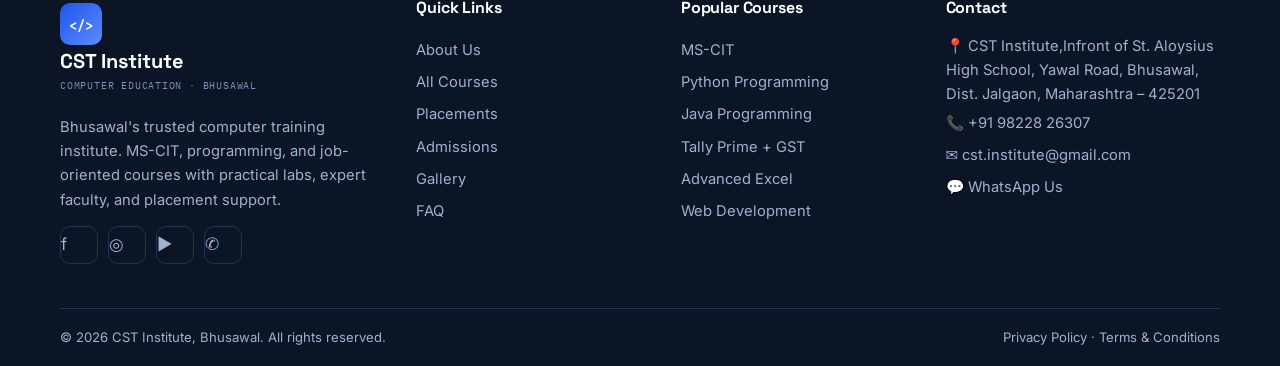
==== commit 6ba5879f: "Update about.html" ====
--- a/about.html
+++ b/about.html
@@ -61,7 +61,7 @@
   <div class="container split">
     <div class="reveal">
       <span class="eyebrow">// our story</span>
-      <h2>15+ years of computer education in Bhusawal</h2>
+      <h2>25+ years of computer education in Bhusawal</h2>
       <p>CST Institute was founded with a simple belief: every student in Bhusawal deserves the same quality of computer education available in big cities. What began as a small classroom has grown into one of the region's most trusted institutes, training <strong>5000+ students</strong> in IT literacy, programming and job-oriented skills.</p>
       <p style="margin-top:12px">Today CST is an authorised MS-CIT (MKCL) centre and a full-fledged training hub for languages like C, C++, Java and Python, plus professional tools like Tally Prime, Advanced Excel and modern AI tools.</p>
     </div>
@@ -81,9 +81,9 @@
 <section>
   <div class="container">
     <div class="quote reveal" style="max-width:820px;margin-inline:auto">
-      <span class="eyebrow">// director's message</span>
+      <span class="eyebrow">// Director-Vijay Chavhan's message</span>
       <p style="font-size:1.08rem">"When a student walks into CST, they bring their family's hopes with them. Our promise is simple — we will not just teach you software, we will make you confident enough to sit in any office, any interview, anywhere. Computer knowledge is no longer optional; it is the passport to every career. Come, learn with us."</p>
-      <footer><div class="avatar">D</div><div><strong>Director, CST Institute</strong><span>Bhusawal, Maharashtra</span></div></footer>
+      <footer><div class="avatar">D</div><div><strong>Director-Vijay Chavhan, CST Institute</strong><span>Bhusawal, Maharashtra</span></div></footer>
     </div>
   </div>
 </section>
@@ -183,7 +183,7 @@
       </div>
       <div>
         <h4>Contact</h4>
-        <p style="color:#9FB2CE">📍 CST Institute, Near Main Road, Bhusawal, Dist. Jalgaon, Maharashtra – 425201</p>
+        <p style="color:#9FB2CE">📍 CST Institute,Infront of St. Aloysius High School, Yawal Road, Bhusawal, Dist. Jalgaon, Maharashtra – 425201</p>
         <a href="tel:+917083021167">📞 +91 98228 26307</a>
         <a href="mailto:chavhan.cst@gmail.com">✉️ cst.institute@gmail.com</a>
         <a href="https://wa.me/917083021167">💬 WhatsApp Us</a>
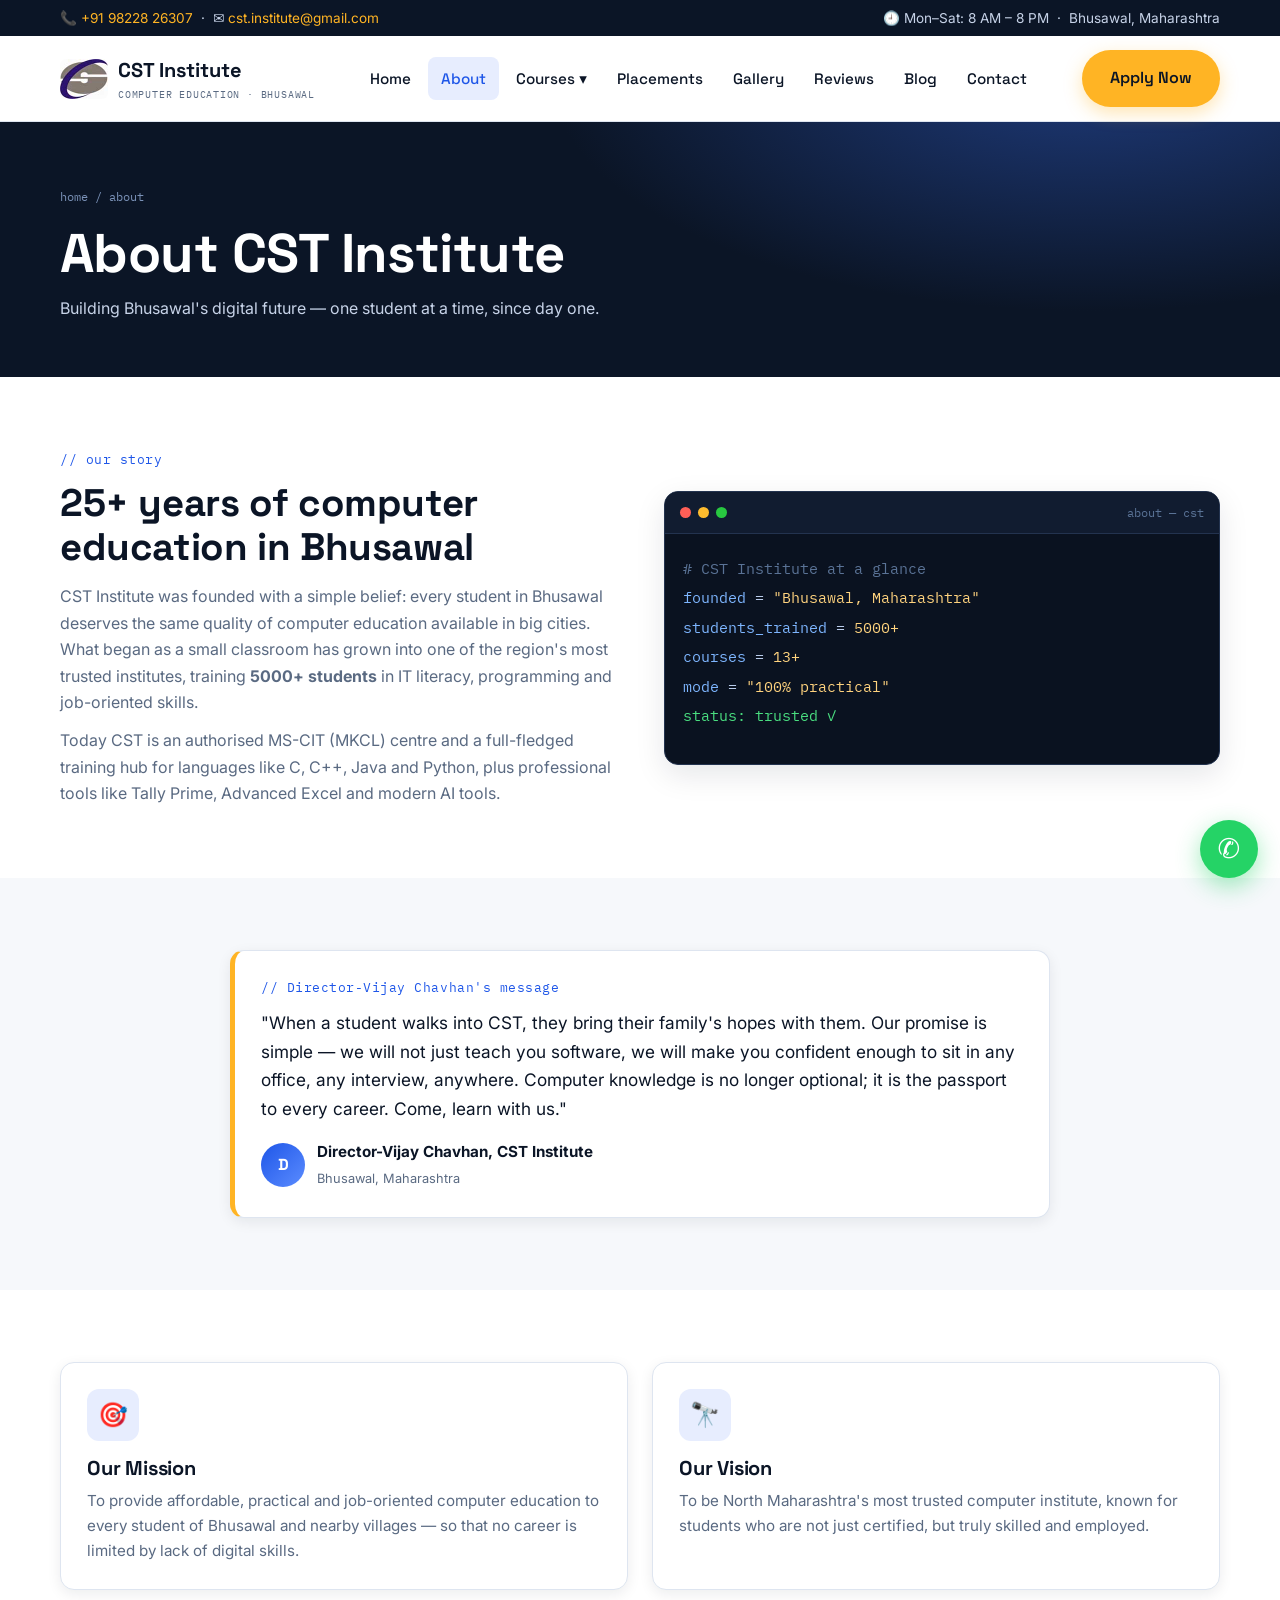
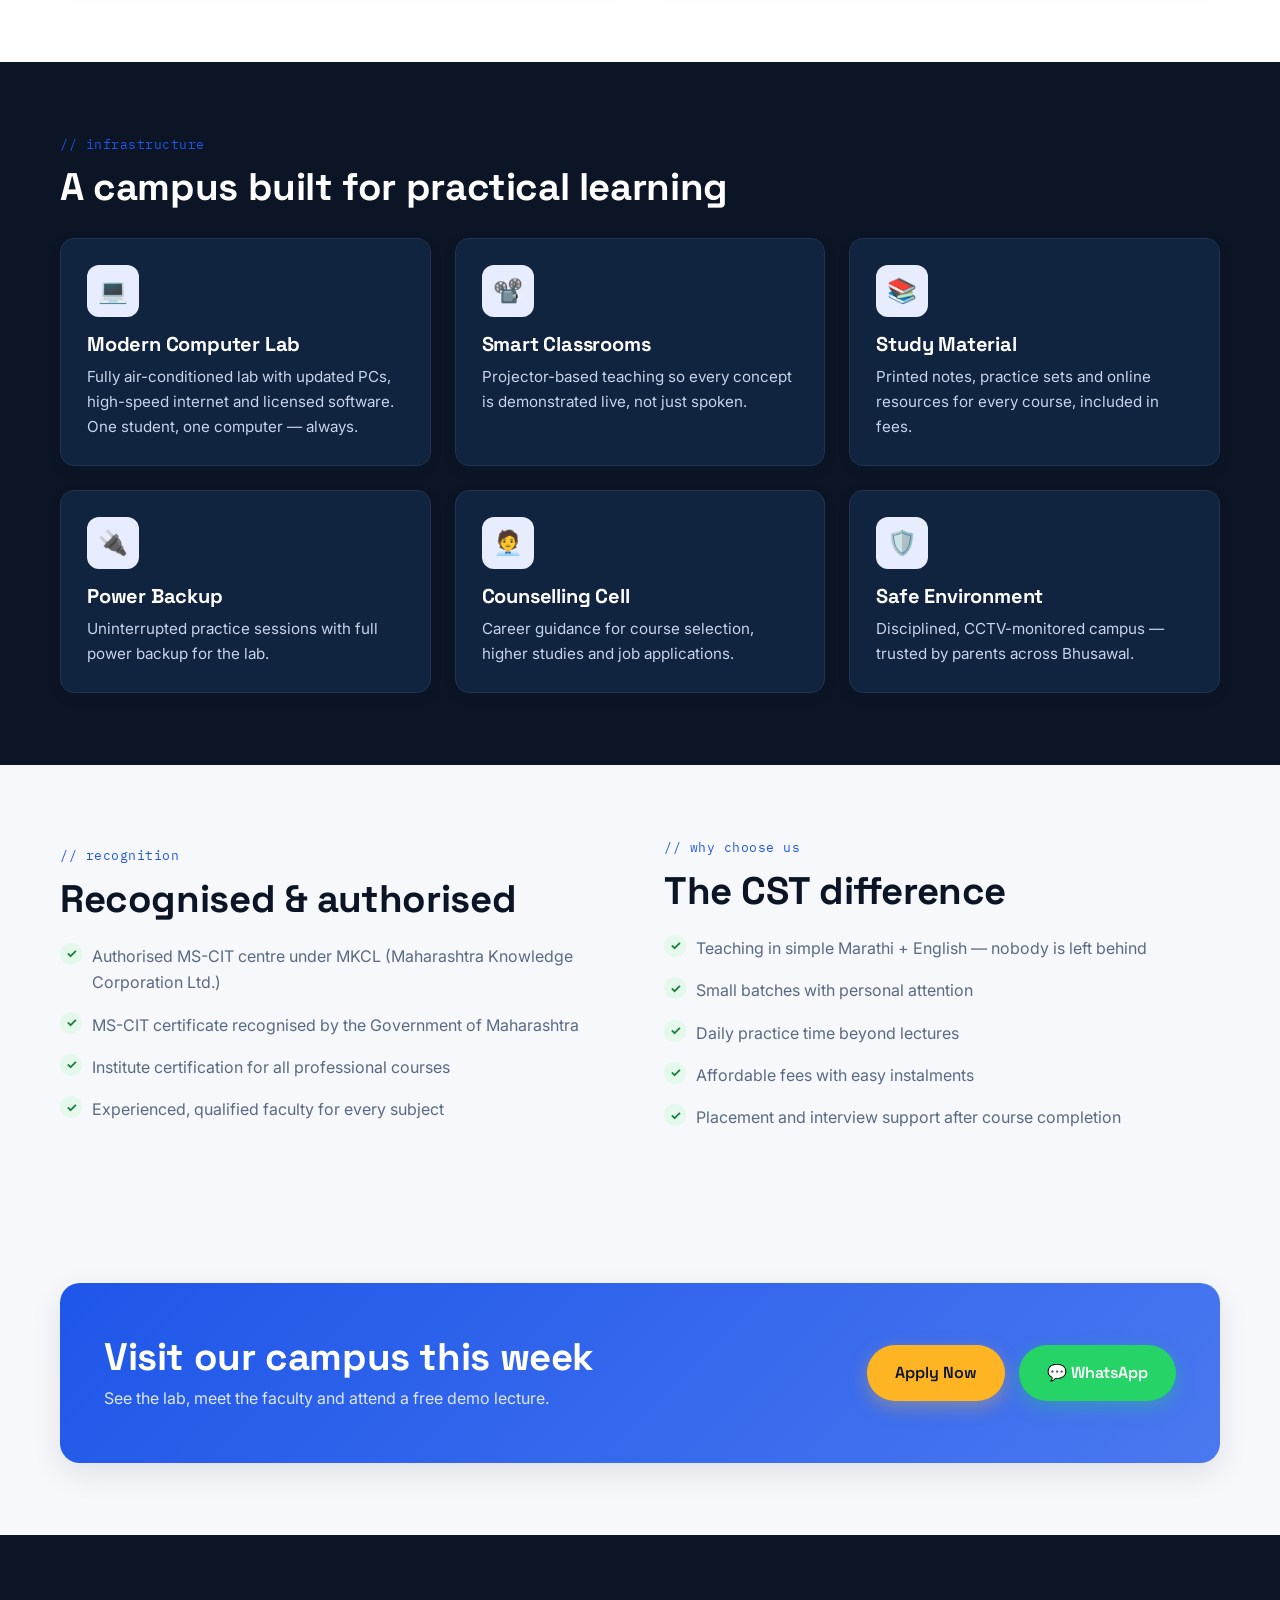
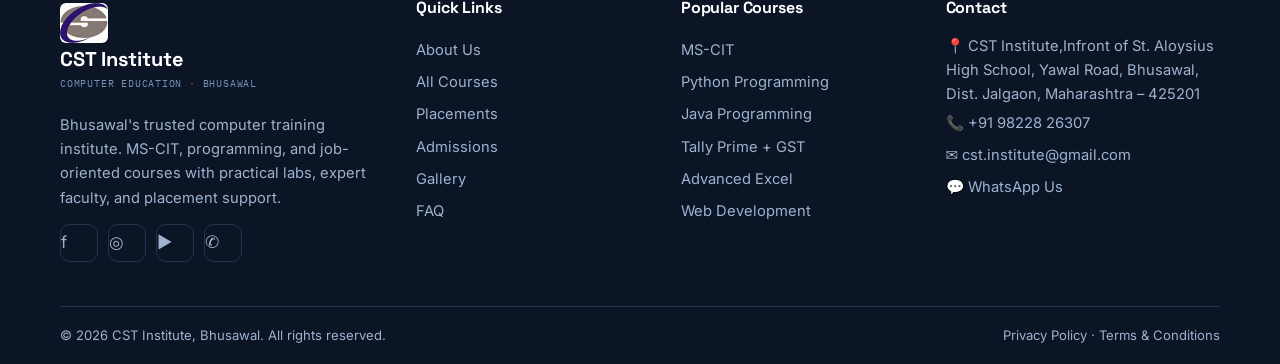
==== commit 76ba8f1e: "updated" ====
--- a/about.html
+++ b/about.html
@@ -11,7 +11,7 @@
 <link rel="preconnect" href="https://fonts.googleapis.com">
 <link rel="preconnect" href="https://fonts.gstatic.com" crossorigin>
 <link href="https://fonts.googleapis.com/css2?family=Space+Grotesk:wght@500;600;700&family=Inter:wght@400;500;600&family=IBM+Plex+Mono:wght@400;500&display=swap" rel="stylesheet">
-<link rel="stylesheet" href="assets/style.css">
+<link rel="icon" type="image/png" href="favicon.png"> <link rel="stylesheet" href="assets/style.css">
 </head>
 <body data-wa="917083021167">
 
@@ -23,7 +23,7 @@
 </div>
 <header class="site">
   <div class="container nav">
-    <a class="logo" href="index.html"><span class="mark">&lt;/&gt;</span><span>CST Institute<small>COMPUTER EDUCATION · BHUSAWAL</small></span></a>
+    <a class="logo" href="index.html"><img src="assets/cst-logo.jpg" alt="CST Institute" style="height:40px;vertical-align:middle;border-radius:6px"><span>CST Institute<small>COMPUTER EDUCATION · BHUSAWAL</small></span></a>
     <nav class="menu" id="menu">
       <a href="index.html">Home</a>
       <a href="about.html" class="active">About</a>
@@ -154,7 +154,7 @@
   <div class="container">
     <div class="footer-grid">
       <div>
-        <a class="logo" href="index.html" style="color:#fff"><span class="mark">&lt;/&gt;</span><span>CST Institute<small style="color:#7B92B8">COMPUTER EDUCATION · BHUSAWAL</small></span></a>
+        <a class="logo" href="index.html" style="color:#fff"><img src="assets/cst-logo.jpg" alt="CST Institute" style="height:40px;vertical-align:middle;border-radius:6px"><span>CST Institute<small style="color:#7B92B8">COMPUTER EDUCATION · BHUSAWAL</small></span></a>
         <p style="margin-top:16px;color:#9FB2CE">Bhusawal's trusted computer training institute. MS-CIT, programming, and job-oriented courses with practical labs, expert faculty, and placement support.</p>
         <div class="socials">
           <a href="#" aria-label="Facebook">f</a>
